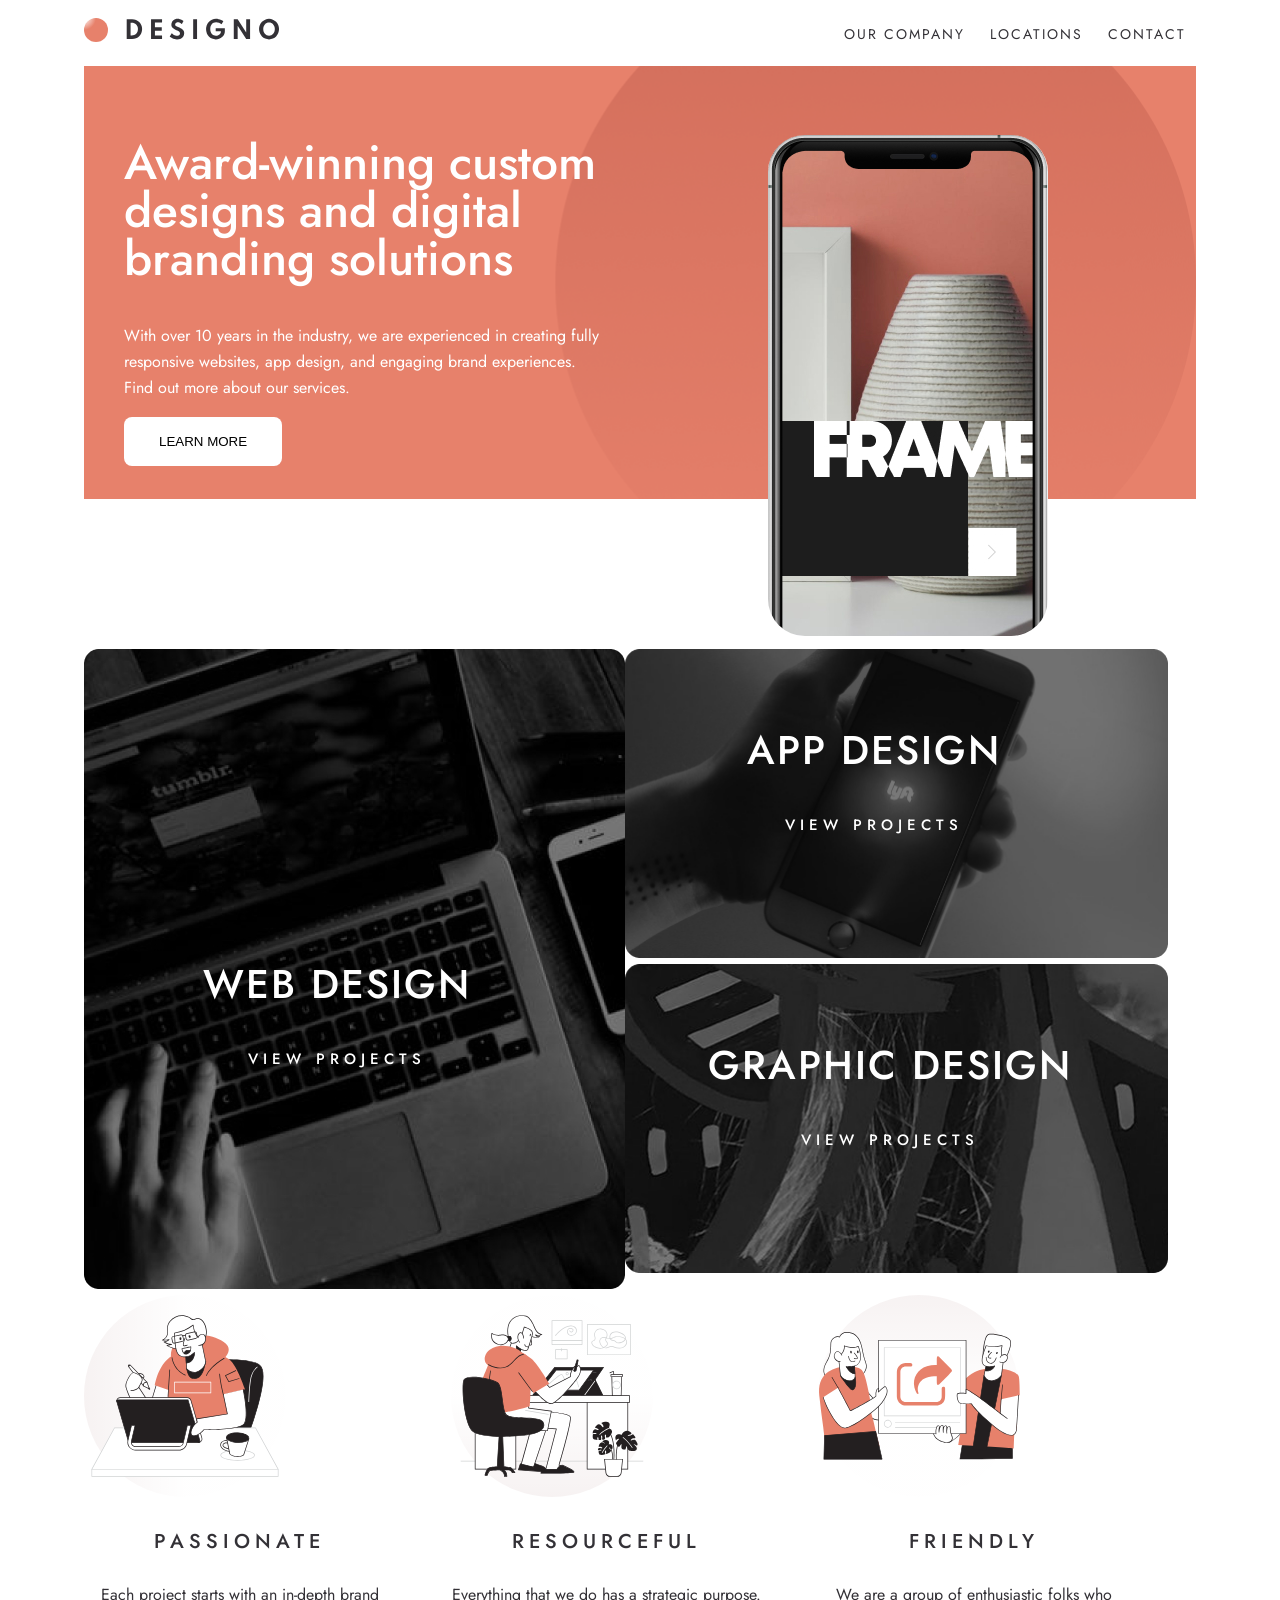
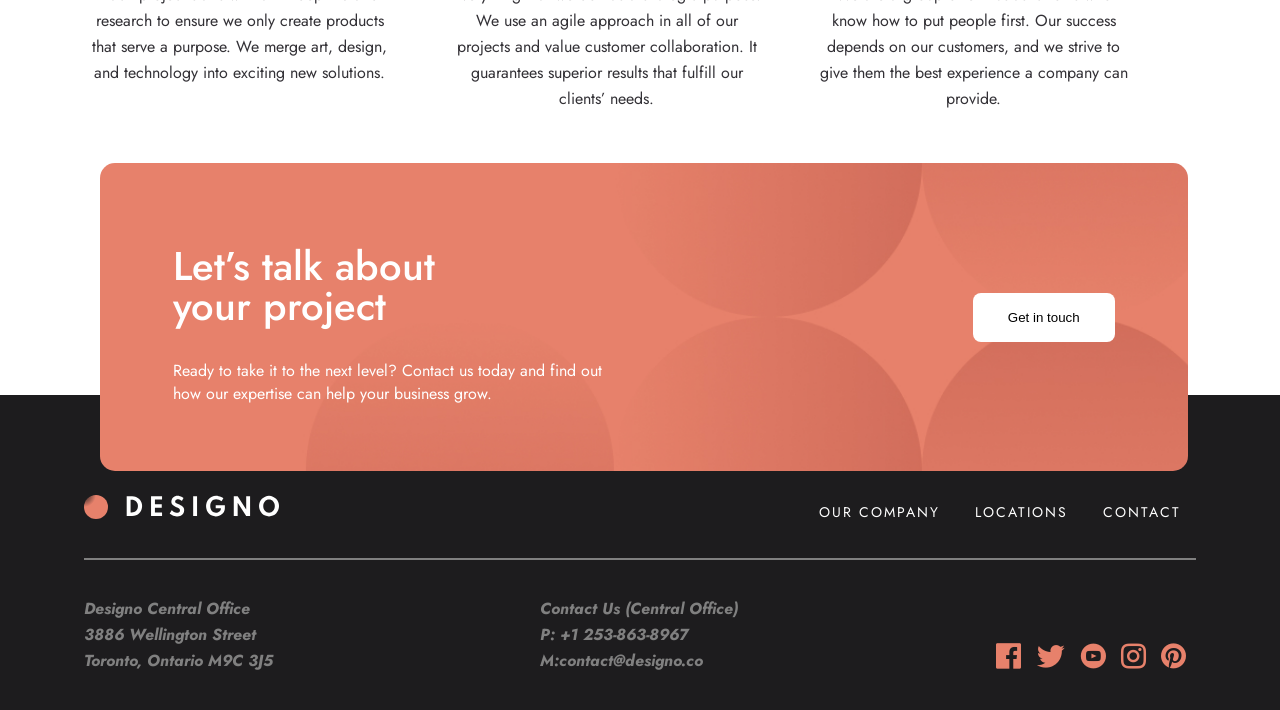
==== index.html @ c76892c1 "renamed index-main to index" ====
<!DOCTYPE html>
<html lang="en">

<head>
    <meta charset="UTF-8">
    <meta http-equiv="X-UA-Compatible" content="IE=edge">
    <meta name="viewport" content="width=device-width, initial-scale=1.0">
    <meta name="description" content="designo maketfor young frontend devolopers ">
    <title>Desingo</title>
    <link rel="shortcut icon" href="./img/Oval.svg">
    <link rel="stylesheet" href="./css/main.css">

</head>

<body>
    <header class="main-header">
        <div class="container">
            <div class="row">
                <a href="#"> <img src="./img/Group 13.svg" alt="logo desingo"> </a>
                <nav class="nav-main">
                    <a class="nav-main-link" href="about.html">OUR COMPANY</a>
                    <a class="nav-main-link" href="location.html">LOCATIONS</a>
                    <a class="nav-main-link" href="contact.html">CONTACT</a>
                </nav>
            </div>
        </div>

    </header>
    <section class="intro">
        <div class="container">
            <div class="intro-content">
                <div class="row">
                    <div class="intro-title">
                        <h1 class="desingo-text-title"> Award-winning custom designs and digital branding solutions</h1>
                        <p class="desingo-text-paragraf">With over 10 years in the industry, we are experienced in
                            creating fully responsive websites,
                            app
                            design, and engaging brand experiences. Find out more about our services.</p>
                        <button class="btn" type="button"> LEARN MORE </button>
                    </div>
                    <div class="intro-img">
                        <img src="./img/Group 5.jpg" alt="mobile">
                    </div>

                </div>
            </div>
        </div>
    </section>

    <article class="services">
        <div class="container">
            <div class="services-content">
                <div class="row">
                    <div class="services-column2">
                        <div class="web-content">
                            <div class="web-foto">
                                <img class="web-foto" src="./img/Bitmap (16).jpg" alt="web desinger">
                            </div>

                            <div class="helper-web-desinger-text">
                                <h3 class="desinger-title">WEB DESIGN </h3>
                                <p class="desinger-paragraf">VIEW PROJECTS</p>
                            </div>
                        </div>
                    </div>
                    <div class="services-column2">
                        <div class="app-content">
                            <div class="app-foto" >
                                <img class="app-foto" src="./img/Bitmap (17).jpg" alt="App desinger">
                            </div>
                            <div class="desinger-text">
                                <h3 class="desinger-title">APP DESIGN</h3>
                                <p class="desinger-paragraf">VIEW PROJECTS</p>
                            </div>
                        </div>
                        <div class="app-content">
                            <div class="app-foto" >
                                <img class="app-foto" src="./img/Bitmap (18).jpg" alt="graphic desinger">
                            </div>
                            <div class="  helper-for-des-text ">
                                <h3 class=" helper-des-title  desinger-title ">GRAPHIC DESIGN</h3>
                                <p class=" helper-des-paragraf desinger-paragraf ">VIEW PROJECTS</p>
                            </div>
                        </div>
                    </div>

                </div>
            </div>
        </div>

    </article>
    <article class="features">
        <div class="container">
            <div class="features-content">
                <div class="row">
                    <div class="features-col3">
                        <img src="./img/Group 23 (1).svg" alt="desing">
                        <div class="features-text">
                            <h4 class="features-title">PASSIONATE</h4>
                            <p class="features-paragrah">Each project starts with an in-depth brand research to ensure
                                we
                                only create products
                                that serve a purpose. We merge art, design, and technology into exciting new solutions.
                            </p>
                        </div>
                    </div>
                    <div class="features-col3">
                        <img src="./img/Group 22.svg" alt="desing">
                        <div class="features-text">
                            <h4 class="features-title">RESOURCEFUL</h4>
                            <p class="features-paragrah">Everything that we do has a strategic purpose. We use an agile
                                approach in all of our projects and value customer collaboration. It guarantees superior
                                results that fulfill our clients’ needs.</p>
                        </div>
                    </div>
                    <div class="features-col3">
                        <img src="./img/Group 21 (1).svg" alt="desing">
                        <div class="features-text">
                            <h4 class="features-title">FRIENDLY</h4>
                            <p class="features-paragrah">We are a group of enthusiastic folks who know how to put people
                                first. Our success depends on our customers, and we strive to give them the best
                                experience
                                a company can provide.</p>
                        </div>
                    </div>
                </div>
            </div>
        </div>

    </article>
    <section class="big-footer">

        <article class="get-in">

            <div class="container">
                <div class="get-in-content">
                    <div class="row">

                        <div class="get-in-text">

                            <h2 class="get-in-title">Let’s talk about your project</h2>
                            <p class=" get-paragrah features-paragraf  ">Ready to take it to the next level? Contact us
                                today and find out
                                how our expertise can help
                                your business grow. </p>
                        </div>
                        <button class="btn " type="button">Get in touch</button>



                    </div>
                </div>
            </div>
        </article>
        <footer class="footer">
            <div class="container">
                <div class="footer-content">
                    <div class="row">
                        <div class="logo-footer">
                            <a href="#"> <img src="./img/Group 13 (1).svg" alt="logo"></a>
                        </div>
                        <div class="designo-links">
                            <a class="foot-link" href="about.html">OUR COMPANY</a>
                            <a class="foot-link" href="location.html">LOCATIONS</a>
                            <a class="foot-link" href="contact.html">CONTACT</a>

                        </div>
                    </div>
                </div>

                <address class="desingo-contacts">
                    <div class="row">

                        <address class="desingo-adress">
                            <p class="desingo-span"> Designo Central Office 3886 Wellington Street Toronto, Ontario M9C
                                3J5</p>
                        </address>

                        <address class="desingo-adress">
                            <p class="desingo-span"> Contact Us (Central Office) P:<a class="desingo-span"
                                    href="tel:+12538638967"> +1 253-863-8967</a>
                                <a class="desingo-span" href="mailto:contact@designo.co"> M:contact@designo.co </a>
                            </p>
                        </address>
                        <div class="footer-icons">
                            <a target="_blank" href="https://www.facebook.com"> <i class="icon-facebook"></i> </a>
                            <a target="_blank" href="https://publish.twitter.com"> <i class="icon-twitter"></i> </a>
                            <a target="_blank" href="https://youtube.com"> <i class="icon-youtube"></i> </a>
                            <a target="_blank" href="https://instagram.com"> <i class="icon-instagram"></i> </a>
                            <a target="_blank" href="https://pinterest.com"> <i class="icon-pinterest"></i> </a>
                        </div>

                    </div>
                </address>
            </div>

        </footer>
    </section>



</body>

</html>
---- css/main.css ----
@import url('https://fonts.googleapis.com/css2?family=Jost:wght@400;500&display=swap');
@import url(../css/fonts.css);
@import url(./responsive.css);

* {
    box-sizing: border-box;
}
body {
    font-family: 'Jost', sans-serif;
    margin: 0;
}
.container {
    max-width: 1112px;
    margin: 0 auto;
}
.row {
    display: flex;
}
a {
    text-decoration: none;
}
/*============================
   header
==============================*/
.main-header .row {
    justify-content: space-between;
    align-items: center;
    padding: 18px 0;
}
.main-header {
    width: 100%;
}
.nav-main-link {
    font-weight: 400;
    font-size: 14px;
    line-height: 14px;
    letter-spacing: 2px;
    color: #333136;
    margin: 0 10px;
}
/*==========================
   intro
============================*/
.intro {
    max-width: 100%;
}
.intro-content {
    background-image: url(../img/Oval.png);
    background-position: center center;
    background-size: cover;
    background-repeat: no-repeat;
}
.intro-title {
    width: 50%;
    padding: 33px 40px;
}
.intro-img {
    width: 39%;
    position: absolute;
    left: 60%;
    top: 15%;
}
.intro-img img {
    border-radius: 37px;
}
.desingo-text-title {
    font-weight: 500;
    font-size: 48px;
    line-height: 48px;
    color: #FFFFFF;
}
.desingo-text-paragraf {
    font-size: 16px;
    line-height: 26px;
    color: #FFFFFF;
}
.btn {
    background: #FFFFFF;
    border-radius: 8px;
    padding: 17px 35px;
    border: none;
}
.btn:hover{
    cursor: pointer;
    background-color: #FFAD9B;
    color: #fff;
}
/*=========================
services
===========================*/
.services {
    margin-top: 150px;
    max-width: 100%;
}
.services-content {
    width: 100%;
}
.app-content{
    width: 97%;
    position: relative;
    display: inline-block;
    transition: 0.5s ease-in-out;
}
.app-content::before{
    content:'';
    border-radius: 15px;
    position: absolute;
    top: 0;
    left: 0;
    right: 0;
    display: none;
    background-color: rgba(231, 129, 107, 0.8) ;
    height:318px;
}
.app-content:hover::before{
    display: block;
}
.web-content {
    position: relative;
    display: inline-block;
    transition: 0.5s ease-in-out;
   
}
.web-content::before{
    content:'';
    border-radius: 15px;
    position: absolute;
    top: 0;
    left: 0;
    right: 0;
    display: none;
    background-color: rgba(231, 129, 107, 0.8) ;
    height:641px;
}
.web-content:hover::before{
    display: block;
}
.app-foto {
    width: 99%;
}
.app-foto:hover{
    cursor: pointer;
    position: relative; 
    opacity: 0.5;
}
.helper-web-desinger-text {
    position: absolute;
    top: 42%;
    left: 22%;
}
.helper-for-des-text {
    position: absolute;
    top: 12%;
    left: 15%;
}
.desinger-text {
    position: absolute;
    top: 12%;
    left: 22%;
}
.desinger-title {
    font-weight: 500;
    font-size: 40px;
    line-height: 48px;
    letter-spacing: 2px;
    color: #FFFFFF;
    text-align: center;
}
.desinger-paragraf {
    font-weight: 500;
    font-size: 15px;
    line-height: 22px;
    letter-spacing: 5px;
    text-transform: uppercase;
    color: #FFFFFF;
    text-align: center;
}
/*================================
    features
==================================*/
.features {
    width: 100%;
}
.features-content {
    width: 100%;
}
.features-col3 {
    width: 33%;
}
.features-text {
    width: 85%;
    text-align: center;
}

.features-title {
    font-weight: 500;
    font-size: 20px;
    line-height: 26px;
    text-align: center;
    letter-spacing: 5px;
    color: #333136;
}
.features-paragrah {
    font-size: 16px;
    line-height: 26px;
    text-align: center;
    color: #333136;
}
/*==================================
   get in touch
====================================*/
.get-in {
    width: 85%;
    position: absolute;
    top: -232px;
    left: 100px;
}
.get-in-content {
    background-image: url(../img/Group\ 28.jpg);
    background-position: center center;
    background-size: cover;
    background-repeat: no-repeat;
    border-radius: 15px;
    width: 100%;
    padding: 50px 0;
}

.get-in-content .row {
    flex-direction: row;
    justify-content: space-around;
    align-items: center;
}

.get-in-text {
    width: 60%;
}

.get-in-title {
    width: 42%;
    font-weight: 500;
    font-size: 40px;
    line-height: 40px;
    color: #FFFFFF;
}

.get-paragrah {
    width: 67%;
    text-align: left;
    color: #fff;
}
/*=========================
    footer
===========================*/
.footer {
    width: 100%;
}

.footer {
    background-color: #1D1C1E;
    padding: 100px 0px 0px 0px;
}
.footer-content{
    border-bottom: 2px solid grey;
    padding:0 0 30px 0;
}
.footer .row {
    flex-direction: row;
    justify-content: space-between;
    align-items: center;
}
.foot-link {
    font-size: 14px;
    line-height: 14px;
    letter-spacing: 2px;
    color: #fff;
    margin: 0 15px;
}
.desingo-contacts{
    padding: 20px 0;
}
.desingo-adress {
    width: 18%;
    color: #fff;
}

.footer-icons {
    margin-bottom: -48px;
}

.desingo-span {
    font-weight: bold;
    font-size: 16px;
    line-height: 26px;
    color: gray;
}

.big-footer {
    position: relative;
    margin-top: 267px;
}

/*==================================================================
        ABOUT US
====================================================================*/
/*==============================
   about
===============================*/
.about-text {
    width: 60%;
    background-image: url(../img/Ovalabout.jpg);
    background-repeat: no-repeat;
    background-size: cover;
    background-position: center center;
    padding: 70px 50px;
}

.about-img img {
    width: 100%;
    height: 100%;
}

/*========================

=========================*/
.world-class {
    margin-top: 50px;
}

.world-class-img {
    width: 39%;
}

.world-class-text {
    width: 60%;
    background-image: url(../img/Group\ 6.jpg);
    background-position: center;
    background-size: cover;
    padding: 52px 55px;
}

.world-class-img img {
    width: 100%;
    height: 100%;
}

.world-title {
    color: #E7816B;
    text-align: left;
}

.world-text {
    width: 72%;
}
.helper-aboutp{
    text-align: left;
}
/*========================
   countries
=========================*/
.countries .row {
    justify-content: space-between;
}

.country-btn {
    background: #E7816B;
    border-radius: 8px;
    border: none;
    padding: 20px;
    color: #FFFFFF;
    margin: 0 25px;
    margin-bottom: 150px;

}
.country-btn:hover{
    cursor: pointer;
    opacity: 0.5;
}

/*========================

========================*/
.countries {
    margin-top: 50px;
}

.deal {
    margin-top: 70px;
}

.column-deal {
    width: 58%;
}

.deal-text {
    width: 100%;
}

.deal-column-img {
    width: 39%;
}

.deal-column-img img {
    width: 100%;
    height: 89%;
}

.location-colummn {
    display: flex;
    flex-direction: row;
}
.location-column2 {
    display: flex;
    flex-direction: row;
    border-radius: 15px;
    margin: 0 20px;
    width: 70%;
}
.helper-loc h5{
margin: 65px;
}
.location-text1{
    width: 55%;
    margin: 29px 25px 0 79px;
}
.location-text-au{
    width: 55%;
    margin: 33px 49px 0 106px;
}
.location-img {
    width: 40%;
}
.location-text-bold{
    font-weight: bold;
    font-size: 16px;
    line-height: 26px;
    color: #333136;
}
.helper-loc-col2{
    width: 100%  ;
    display: flex;
    flex-direction: row;
}
.helper-loc{
    width: 60%;
    background-image: url(../img/Group\ 6.jpg) !important;
    background-position: center center;
    background-repeat: no-repeat;
    background-size: cover;
    border-radius: 15px;
    margin: 40px 20px;
}
.location-content {
    list-style-type: none;
    display: flex;
    flex-direction: row;
    justify-content: space-around;
    align-items: center;
    padding: 0;
}
.location-column-Au {
    margin: 50px 17px;
    background-image: url(../img/Group\ 6.jpg) !important;
    background-position: center center;
    background-repeat: no-repeat;
    background-size: cover;
    border-radius: 15px;
    margin: 0 20px;

}
.content1 {
    list-style-type: none;
    padding: 0;
}
.contact-connet {
    background-image: url(../img/Oval.jpg);
    background-position: center center;
    background-size: cover;
    background-repeat: no-repeat;
    width: 100%;
}

.contact-text {
    width: 45%;
    padding: 70px 50px;
}
.contact-form {
    width: 50%;
    border: none;
    margin: 81px auto;
    padding: 10px 55px;
}
.input {
    width: 100%;
    padding: 22px;
    background: transparent;
    border: none;
    outline:none;
    border-bottom: 2px solid #fff;
}

.input:hover{
    color:#FFFFFF;
    cursor: pointer; 
}
.contact-connet .row {
    justify-content: space-between;
}
.textarea {
    width: 450px;
    height: 103px;
}
.form-btn {
    margin: 12px 4px 0 354px;
}
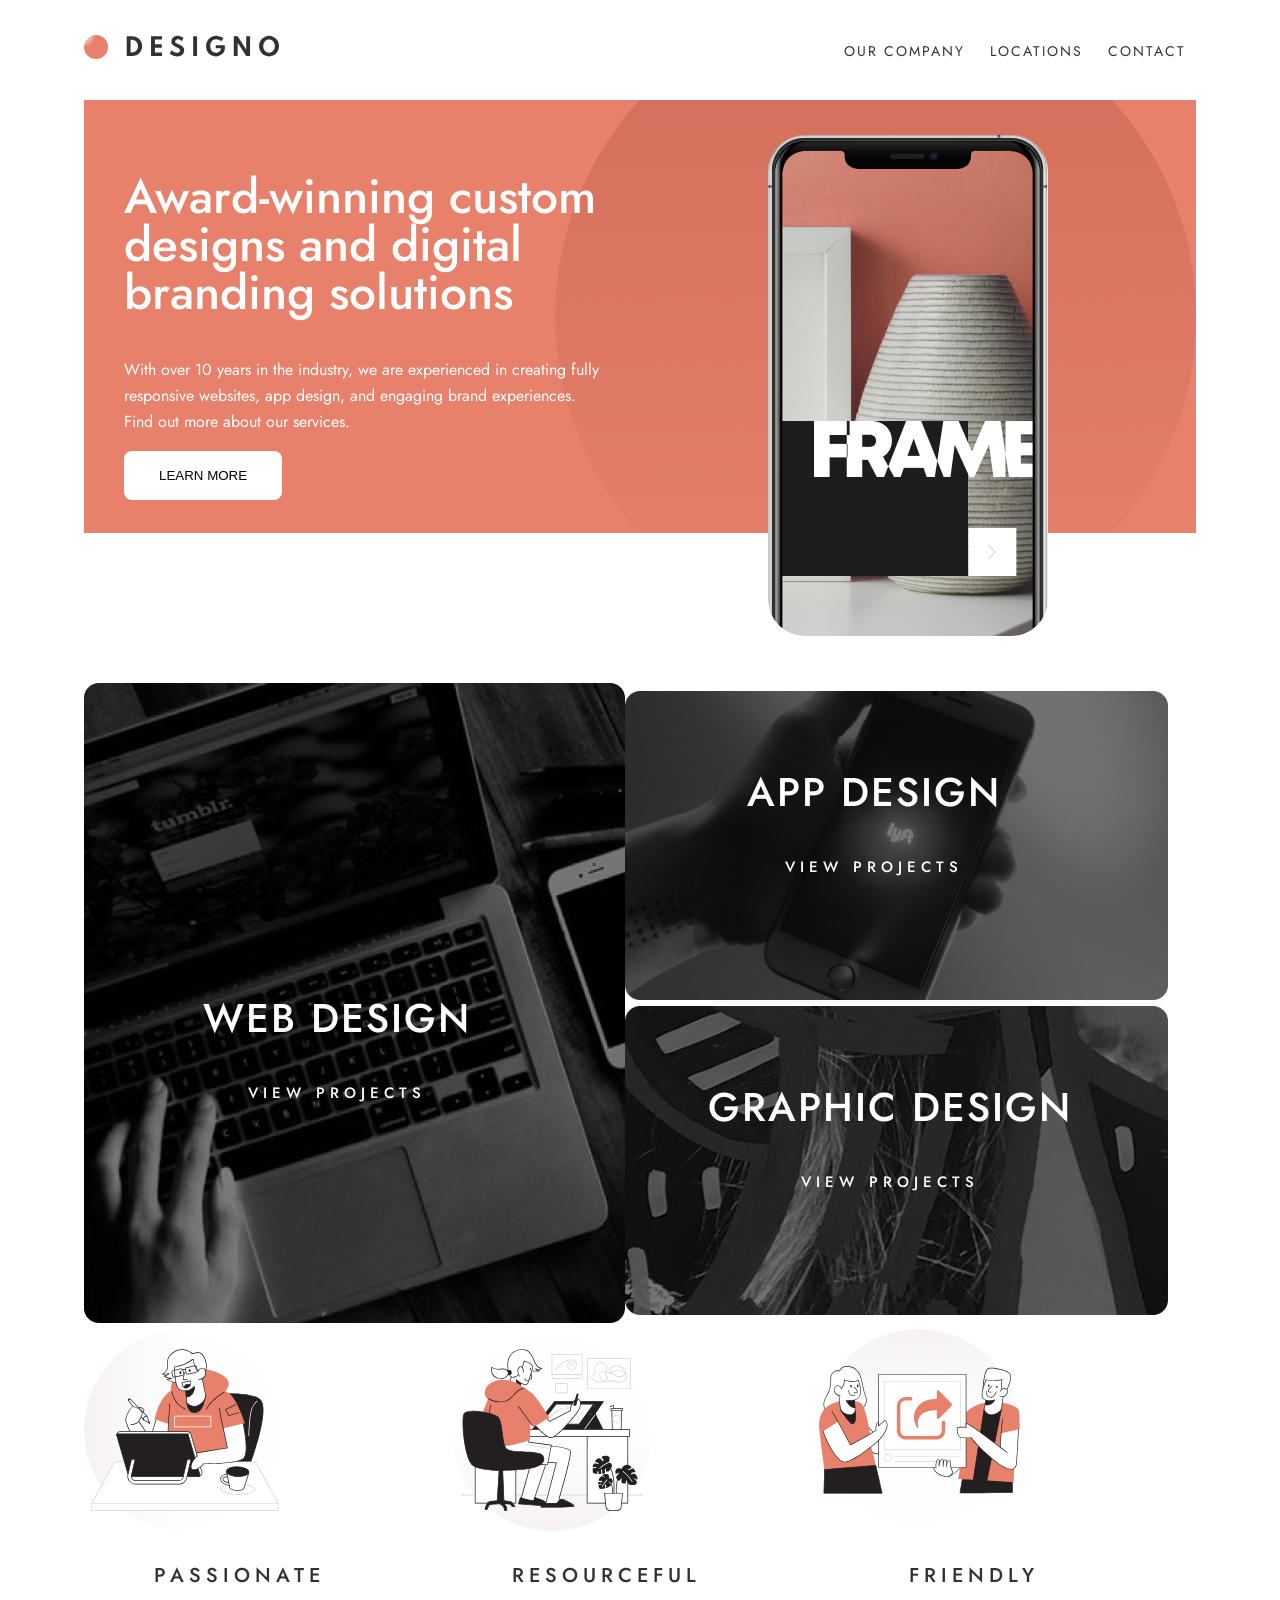
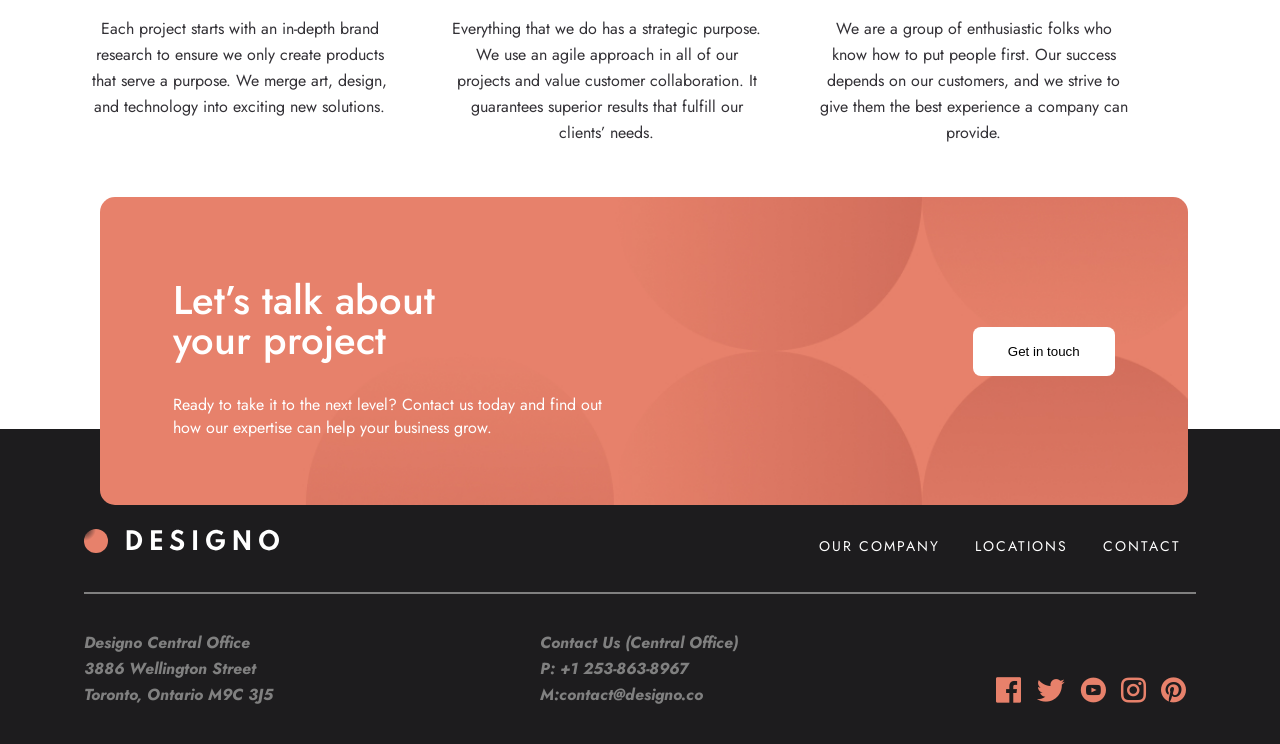
==== commit 9bb30649: "rename all save all commit" ====
--- a/index.html
+++ b/index.html
@@ -9,6 +9,7 @@
     <title>Desingo</title>
     <link rel="shortcut icon" href="./img/Oval.svg">
     <link rel="stylesheet" href="./css/main.css">
+    <link rel="stylesheet" href="./css/responsive.css">
 
 </head>
 
@@ -41,6 +42,9 @@
                     <div class="intro-img">
                         <img src="./img/Group 5.jpg" alt="mobile">
                     </div>
+                    <div class="intro-img-mobile">
+                        <img src="./img/Group 5.jpg" alt="mobile">
+                    </div>
 
                 </div>
             </div>
@@ -65,7 +69,7 @@
                     </div>
                     <div class="services-column2">
                         <div class="app-content">
-                            <div class="app-foto" >
+                            <div class="app-foto">
                                 <img class="app-foto" src="./img/Bitmap (17).jpg" alt="App desinger">
                             </div>
                             <div class="desinger-text">
@@ -74,7 +78,7 @@
                             </div>
                         </div>
                         <div class="app-content">
-                            <div class="app-foto" >
+                            <div class="app-foto">
                                 <img class="app-foto" src="./img/Bitmap (18).jpg" alt="graphic desinger">
                             </div>
                             <div class="  helper-for-des-text ">
@@ -144,8 +148,9 @@
                                 how our expertise can help
                                 your business grow. </p>
                         </div>
-                        <button class="btn " type="button">Get in touch</button>
-
+                        <div class="get-btn" >
+                            <button class="btn " type="button">Get in touch</button>
+                        </div>
 
 
                     </div>
--- a/css/main.css
+++ b/css/main.css
@@ -25,7 +25,7 @@
 .main-header .row {
     justify-content: space-between;
     align-items: center;
-    padding: 18px 0;
+    padding: 35px 0;
 }
 .main-header {
     width: 100%;
@@ -58,10 +58,13 @@
     width: 39%;
     position: absolute;
     left: 60%;
-    top: 15%;
+    top: 15%;  
 }
 .intro-img img {
     border-radius: 37px;
+}
+.intro-img-mobile{
+    display: none;
 }
 .desingo-text-title {
     font-weight: 500;
@@ -91,6 +94,9 @@
 .services {
     margin-top: 150px;
     max-width: 100%;
+}
+.services .row{
+    align-items: center;
 }
 .services-content {
     width: 100%;
@@ -274,6 +280,8 @@
     letter-spacing: 2px;
     color: #fff;
     margin: 0 15px;
+    display: inline-block;
+    transition: 0.5s ease-in-out;
 }
 .desingo-contacts{
     padding: 20px 0;
@@ -408,23 +416,22 @@
     display: flex;
     flex-direction: row;
 }
-.location-column2 {
+.card1 {
     display: flex;
     flex-direction: row;
     border-radius: 15px;
     margin: 0 20px;
     width: 70%;
-}
-.helper-loc h5{
-margin: 65px;
-}
-.location-text1{
-    width: 55%;
-    margin: 29px 25px 0 79px;
-}
-.location-text-au{
-    width: 55%;
-    margin: 33px 49px 0 106px;
+    background-image: url(../img/Group\ 6.jpg);
+    background-position: center center;
+    background-repeat: no-repeat;
+    background-size: cover;
+}
+.card1-text1{
+   width: 84%;
+}
+.card1-title{
+    margin-left: 54px;
 }
 .location-img {
     width: 40%;
@@ -435,20 +442,6 @@
     line-height: 26px;
     color: #333136;
 }
-.helper-loc-col2{
-    width: 100%  ;
-    display: flex;
-    flex-direction: row;
-}
-.helper-loc{
-    width: 60%;
-    background-image: url(../img/Group\ 6.jpg) !important;
-    background-position: center center;
-    background-repeat: no-repeat;
-    background-size: cover;
-    border-radius: 15px;
-    margin: 40px 20px;
-}
 .location-content {
     list-style-type: none;
     display: flex;
@@ -457,15 +450,41 @@
     align-items: center;
     padding: 0;
 }
-.location-column-Au {
-    margin: 50px 17px;
+.card2 {
+    width: 70%;
     background-image: url(../img/Group\ 6.jpg) !important;
     background-position: center center;
     background-repeat: no-repeat;
     background-size: cover;
     border-radius: 15px;
     margin: 0 20px;
-
+}
+.card2-title{
+    margin-left: 80px;
+}
+.location-column-Au{
+    display: flex;
+    flex-direction: row;
+    margin: 50px 0;
+}
+.location-colummn-UK {
+    display: flex;
+    flex-direction: row;
+    margin-top: 60px ;
+}
+.card3{
+    display: flex;
+    flex-direction: row;
+    width: 100%;
+}
+.card3-text1{
+    width: 70%;
+    background-image: url(../img/Group\ 6.jpg) !important;
+    background-position: center center;
+    background-repeat: no-repeat;
+    background-size: cover;
+    border-radius: 15px;
+    margin: 0 25px;
 }
 .content1 {
     list-style-type: none;
@@ -478,7 +497,6 @@
     background-repeat: no-repeat;
     width: 100%;
 }
-
 .contact-text {
     width: 45%;
     padding: 70px 50px;
--- a/css/responsive.css
+++ b/css/responsive.css
@@ -0,0 +1,351 @@
+@media(max-width:1110px) {
+  .container {
+    max-width: 930px;
+  }
+
+  .footer {
+    padding: 145px 0;
+  }
+
+}
+
+@media(max-width:991px) {
+  .container {
+    padding: 0 15px;
+  }
+
+  .intro-content .row {
+    flex-direction: column;
+    flex-wrap: wrap;
+  }
+
+  .intro-title {
+    width: 88%;
+    margin: 0 auto;
+    text-align: center;
+  }
+
+  .intro-img {
+    display: none;
+  }
+
+  .intro-img-mobile {
+    position: static;
+    display: inline-block;
+   margin: 0 auto;
+  }
+
+  .nav-main {
+    justify-content: space-between;
+  }
+
+  .main-header {
+    width: 95%;
+  }
+
+  .web-content::after {
+    height: 278px;
+
+  }
+
+  /*.web-foto{
+    width: 820px;
+    height: 471px;
+    object-fit: contain;
+   
+  }*/
+  .web-foto img {
+    width: 698px;
+    height: 310px;
+    object-fit: fill;
+    object-position: 3px 16px;
+  }
+
+  .helper-web-desinger-text {
+    position: absolute;
+    top: 25%;
+    left: 24%;
+  }
+
+  .app-foto img {
+    width: 698px;
+    height: 310px;
+    object-fit: fill;
+    object-position: center;
+  }
+
+  .desinger-text {
+    position: absolute;
+    top: 15%;
+    left: 33%;
+  }
+
+  .helper-for-des-text {
+    position: absolute;
+    top: 14%;
+    left: 26%;
+  }
+
+  .services-content .row {
+    flex-direction: column;
+  }
+
+  .services-column2 {
+    width: 85%;
+  }
+
+  .desingo-text-paragraf {
+    font-size: 27px;
+    line-height: 35px;
+  }
+
+  .features-content .row {
+
+    flex-direction: column;
+  }
+
+  .features-col3 {
+    width: 96% ;
+    display: flex;
+  }
+
+  .features-text {
+    width: 86%;
+    text-align: left;
+    margin: 0 40px
+  }
+  .features {
+    width: 90%;
+    margin: 10px auto;
+}
+.get-in-text{
+  width: 61%;
+  text-align: center;
+  margin: 45px 15px 10px 56px;
+}
+.get-in-title {
+  width: 80%;
+  margin: 0;
+}
+.get-in{
+  width: 75%;
+  top: -221px;
+}
+  .get-paragrah {
+    width: 99%  ;
+    text-align: center ;
+  }
+  .get-in-content {
+    padding:0 ;
+  }
+  .get-btn{
+    margin: 17px 36px;
+  }
+  .get-in-content .row{
+    flex-wrap: wrap;
+    flex-direction: column;
+  }
+  .footer {
+    margin-top: 50px;
+    padding: 145px 0 0;
+}
+.footer .container{
+  padding: 0 71px;
+}
+.about-content .row {
+  flex-direction: column-reverse;
+}
+.about-content{
+  padding: 0;
+}
+.about-img img{
+  width: 815px;
+  height: 310px;
+  object-fit: cover;
+  object-position:5% 65%;
+}
+.about-img{
+  width: 91%;
+}
+.about-text{
+  width: 91%;
+  text-align: center;
+  padding: 70px 50px;
+}
+.desingo-text-paragraf{
+  font-size: 20px;
+}
+.world-content .row{
+  flex-direction: column;
+}
+.world-class-img img{
+  width: 815px;
+  height: 310px;
+  object-fit: cover;
+  object-position: 0 69%;
+}
+.world-class-text{
+  width: 90%;
+}
+.world-text {
+  width: 86%;
+  text-align: center;
+}
+.helper-aboutp {
+  text-align: center;
+}
+.world-title {
+  text-align: center;
+}
+.countries .row{
+  flex-wrap: wrap;
+}
+.countries-column3{
+  width: 90%;
+}
+.countries-column3 img{
+  margin: 0 305px;
+}
+.country-btn{   
+   margin: 0 327px;
+}
+.deal-content .row{
+  flex-direction: column-reverse;
+}
+.deal-column-img img{
+  width: 815px;
+  height: 310px;
+  object-fit: cover;
+  object-position: 6% 53%;
+}
+.column-deal {
+  width: 100%;
+}
+.location-colummn {
+  display: flex;
+  flex-direction: column-reverse;
+}
+.location-img img{
+  width: 815px;
+  height: 310px;
+  object-fit: cover;
+  border-radius: 15px;
+}
+.card1{
+  width: 96%;
+}
+.card1-title {
+  margin-left: 73px;
+} 
+.location-column-Au {
+  display: flex;
+  flex-direction: column;
+  margin: 50px 0;
+}
+.card2{
+  width: 100%;
+  margin: 0 ;
+}
+.card2-title {
+  margin-left: 118px !important;
+  margin-bottom: 0px;
+}
+.world-title{
+  text-align: start;
+}
+.card3 {
+  display: flex;
+  flex-direction: column-reverse;
+}
+.card3-text1 {
+  width: 100%;
+  margin: 0;
+}
+.card1-title {
+  margin-left: 111px;
+}
+.contact-connet .row{
+  display: flex;
+  flex-direction: column;
+}
+.contact-text {
+  width: 100%;
+}
+.contact-form {
+  width: 100%;
+  margin: 0;
+}
+.textarea {
+  width: 718px;
+}
+.country-btn {
+  margin: 0 300px
+}
+.intro-img-mobile img{
+  border-radius: 12%;
+}
+
+}
+
+@media(max-width:767px){
+  .nav-main{
+    display: none;
+  }
+  .textarea {
+    width: 637px;
+}
+.countries-column3 img {
+  margin: 0px 216px;
+}
+.country-btn {
+  margin: 0 252px;
+}
+/*.footer{
+  padding: 77px 0 0;
+}*/
+.footer .row{
+  flex-direction: column;
+  align-items: center
+}
+.desingo-adress {
+  width: 30%;
+}
+.footer-icons{
+  margin-bottom: 0;
+}
+.features-content{
+  order: -1;
+}
+.logo-footer{
+  padding: 10px;
+  order: 3;
+}
+.desingo-links{
+  order: 2;
+}
+.world-class-img img {
+  width: 718px;
+}
+  .about-img img {
+    width: 749px;
+  }
+  .about-text {
+    width: 100%;}
+    .world-class-img img {
+      width: 745px;
+    }
+    .world-class-text {
+      width: 99%;
+  }
+  .deal-column-img img {
+    width: 733px;
+  }
+    .world-class-text {
+      width: 99%;
+  }
+  .world-class-text{
+    padding: 52px 120px;
+  }
+  .location-img img {
+    width: 746px;}
+}
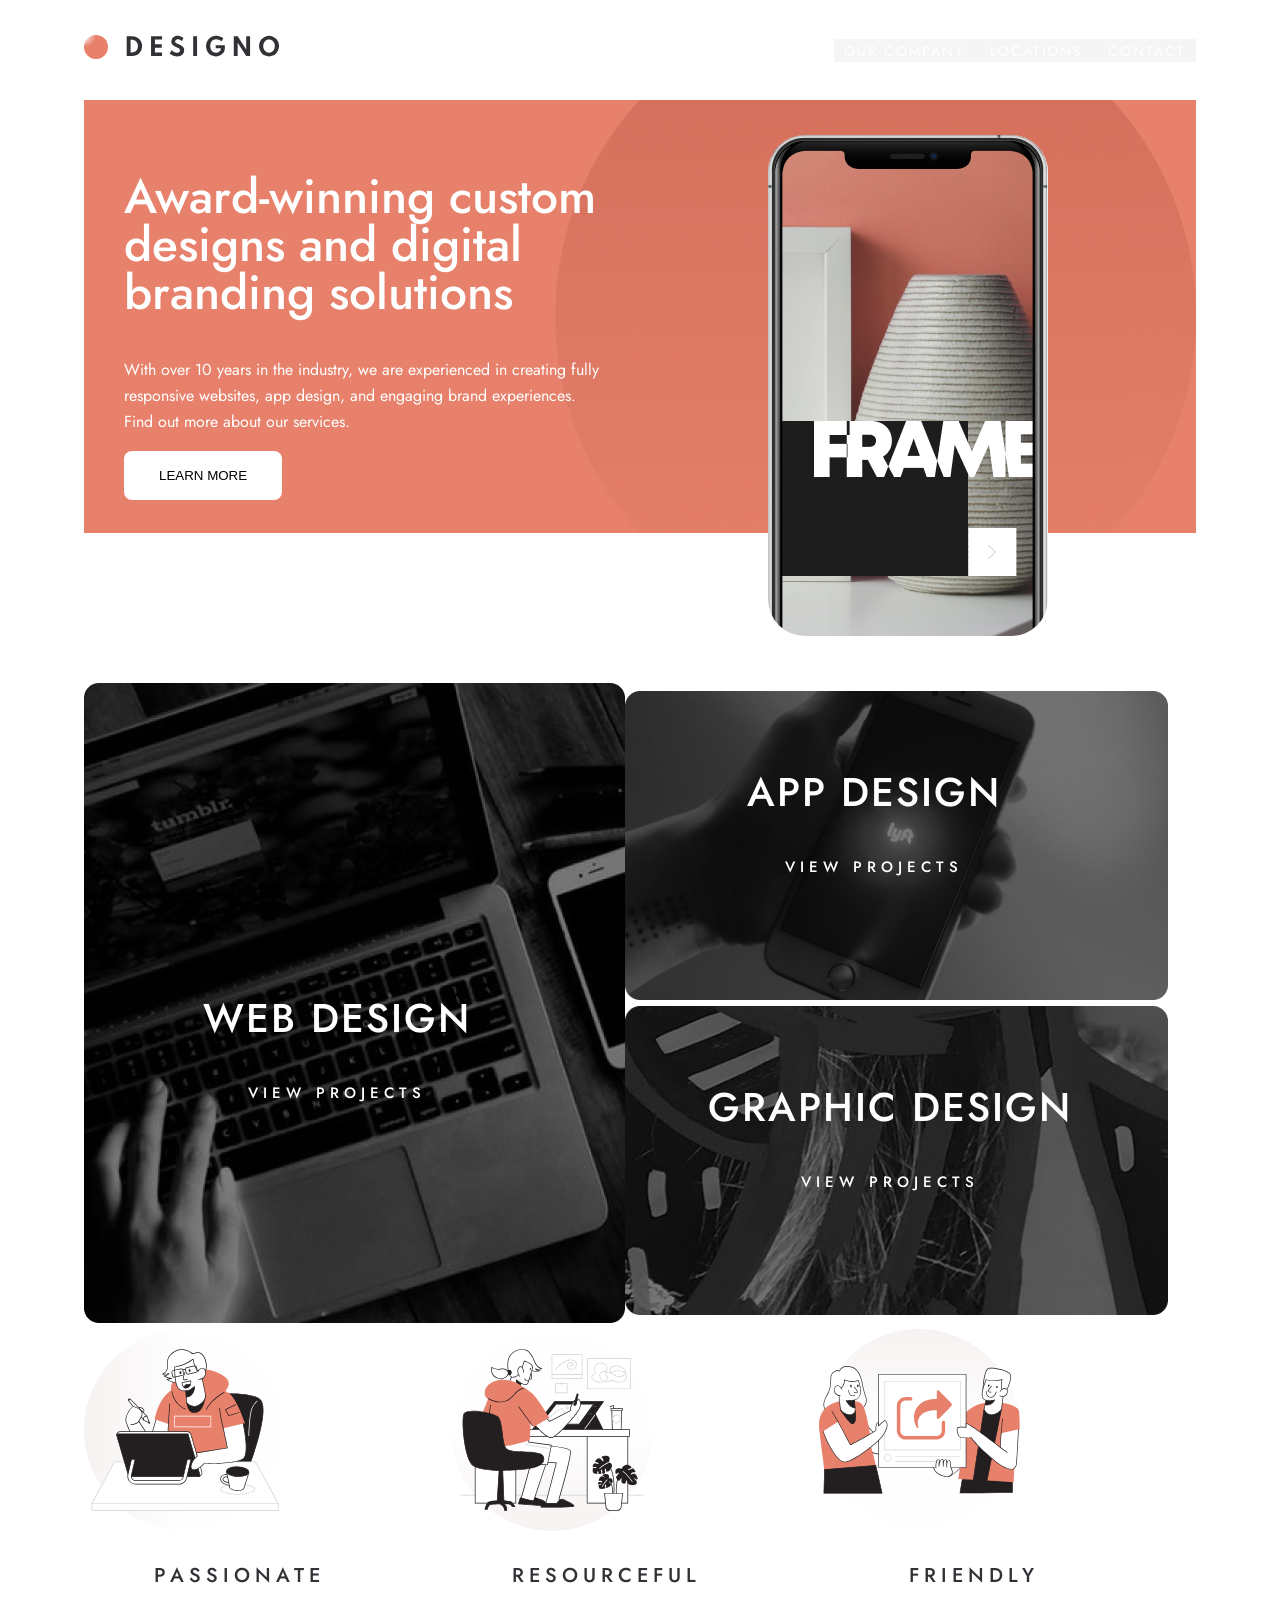
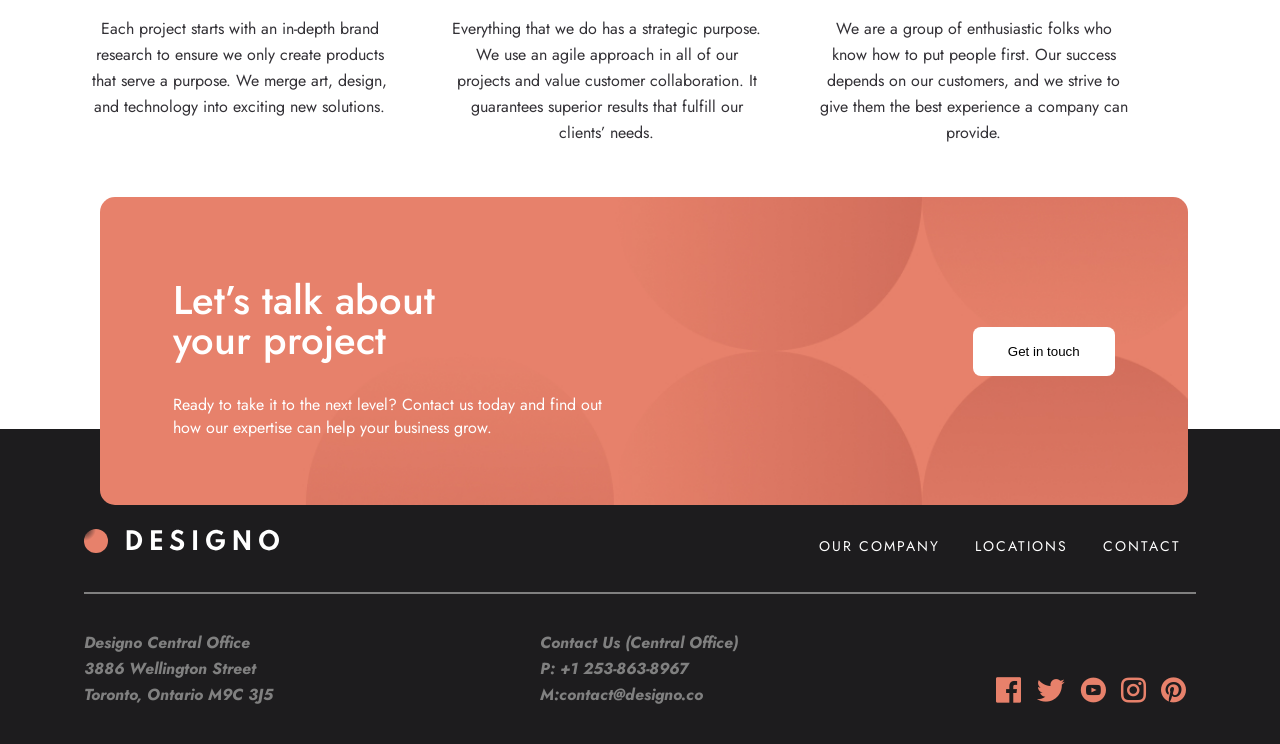
==== commit 59c74979: "renamed all changes all commit" ====
--- a/index.html
+++ b/index.html
@@ -5,6 +5,8 @@
     <meta charset="UTF-8">
     <meta http-equiv="X-UA-Compatible" content="IE=edge">
     <meta name="viewport" content="width=device-width, initial-scale=1.0">
+    <meta name="keywords" content="figma, frontend, web maket, desingo,web-desing ">
+    <meta name="author" content="Sevinch">
     <meta name="description" content="designo maketfor young frontend devolopers ">
     <title>Desingo</title>
     <link rel="shortcut icon" href="./img/Oval.svg">
@@ -14,11 +16,13 @@
 </head>
 
 <body>
-    <header class="main-header">
+    <header id="mainHeader" class="main-header">
         <div class="container">
             <div class="row">
                 <a href="#"> <img src="./img/Group 13.svg" alt="logo desingo"> </a>
-                <nav class="nav-main">
+                <button class="menu-toggle  open" onclick="openMenu()" > <img src="./img/menu.svg" alt="menu"> </button>
+                <button class="menu-toggle  close" onclick="closeMenu()" > <img src="./img/close.svg" alt="menu-close"> </button>
+                <nav id="mainnav" class="nav-main"   >
                     <a class="nav-main-link" href="about.html">OUR COMPANY</a>
                     <a class="nav-main-link" href="location.html">LOCATIONS</a>
                     <a class="nav-main-link" href="contact.html">CONTACT</a>
@@ -201,6 +205,27 @@
 
         </footer>
     </section>
+    <script>
+
+
+        const menu = document.getElementById('mainnav');
+        const header = document.getElementById('mainHeader');
+
+        function openMenu() {
+            menu.style.display = 'block';
+            header.classList = 'main-header on';
+        }
+
+        function closeMenu() {
+            menu.style.display = 'none';
+            header.classList = 'main-header';
+        }
+
+      
+
+    
+
+    </script>
 
 
 
--- a/css/main.css
+++ b/css/main.css
@@ -30,13 +30,32 @@
 .main-header {
     width: 100%;
 }
+.nav-main{
+    display: block;
+    color:  #333136;
+    background:whitesmoke;
+}
 .nav-main-link {
     font-weight: 400;
     font-size: 14px;
     line-height: 14px;
     letter-spacing: 2px;
-    color: #333136;
+    color: #fff;
     margin: 0 10px;
+}
+.nav-main-link::after {
+    content: '';
+    position: absolute;
+    bottom: -26px;
+    left: 0;
+    width: 100%;
+    height: 4px;
+    
+    transform: scaleX(0);
+    transition: transform 300ms ease-in-out;
+}
+.menu-toggle{
+    display: none;
 }
 /*==========================
    intro
--- a/css/responsive.css
+++ b/css/responsive.css
@@ -35,51 +35,39 @@
    margin: 0 auto;
   }
 
-  .nav-main {
+  /*.nav-main {
     justify-content: space-between;
   }
-
+*/
   .main-header {
     width: 95%;
   }
 
   .web-content::after {
     height: 278px;
-
-  }
-
-  /*.web-foto{
-    width: 820px;
-    height: 471px;
-    object-fit: contain;
-   
-  }*/
+  }
   .web-foto img {
     width: 698px;
     height: 310px;
     object-fit: fill;
     object-position: 3px 16px;
   }
-
   .helper-web-desinger-text {
     position: absolute;
     top: 25%;
     left: 24%;
   }
-
   .app-foto img {
-    width: 698px;
+    width: 735px;
     height: 310px;
     object-fit: fill;
     object-position: center;
   }
-
   .desinger-text {
     position: absolute;
     top: 15%;
     left: 33%;
   }
-
   .helper-for-des-text {
     position: absolute;
     top: 14%;
@@ -232,7 +220,7 @@
   border-radius: 15px;
 }
 .card1{
-  width: 96%;
+  width: 90%;
 }
 .card1-title {
   margin-left: 73px;
@@ -243,7 +231,7 @@
   margin: 50px 0;
 }
 .card2{
-  width: 100%;
+  width: 90%;
   margin: 0 ;
 }
 .card2-title {
@@ -258,7 +246,7 @@
   flex-direction: column-reverse;
 }
 .card3-text1 {
-  width: 100%;
+  width: 90%;
   margin: 0;
 }
 .card1-title {
@@ -288,9 +276,77 @@
 }
 
 @media(max-width:767px){
-  .nav-main{
+  .nav-main {
     display: none;
-  }
+    position: absolute;
+    top: 14%;
+    left: 24px;
+    right: 24px;
+    margin-top: 24px;
+    padding: 15px;
+    background-color:  #1D1C1E;
+    border-radius: 4px;
+    z-index: 1;
+}
+
+.main-header.on:after {
+    content: '';
+    position: absolute;
+    left: 0;
+    right: 0;
+    top: 16%;
+    height: 600px;
+    background: linear-gradient(180deg, #01020a 0%, rgba(0, 0, 0, 0) 100%);
+}
+
+.main-header .menu-toggle.open {
+    display: block;
+}
+.main-header .menu-toggle.close {
+    display: none;
+}
+.main-header.on .menu-toggle.open {
+    display: none;
+}
+.main-header.on .menu-toggle.close {
+    display: block;
+}
+.nav-main-link {
+    display: block;
+    font-size: 18px;
+    padding: 15px 0;
+}
+.nav-main-link:after {
+    bottom: 0;
+    width: 50px;
+    left: 50%;
+    margin-left: -25px;
+}
+.menu-toggle {
+    display: block;
+    border: none;
+    background: transparent;
+}
+.intro {
+  margin-top: 58px;
+}
+  /*.nav-main{
+    display: none;
+  }
+  .menu-toggle{
+    display: block;
+  }
+  .main-header.on .menu-toggle.open {
+    display: none;
+}
+.main-header.on .menu-toggle.close {
+  display: block;
+}
+.menu-toggle {
+  display: block;
+  border: none;
+  background: transparent;
+}*/
   .textarea {
     width: 637px;
 }
@@ -322,6 +378,12 @@
 }
 .desingo-links{
   order: 2;
+}
+.web-foto img{
+  width: 604px;
+}
+.app-foto img{
+  width: 604px;
 }
 .world-class-img img {
   width: 718px;
@@ -348,4 +410,119 @@
   }
   .location-img img {
     width: 746px;}
+}
+@media(max-width:565px){
+  .location-img img {
+    width: 537px;
+}
+.get-in-text{
+  margin: 45px 15px 10px 9px;
+}
+.get-in-title {
+  width: 109%;}
+  .deal-column-img img {
+    width: 534px;
+}
+.about-img img {
+  width: 540px;
+}
+.world-class-img img {
+  width: 545px;
+}
+.world-text {
+  width: 97%;}
+  .countries-column3 img {
+    margin: 0px 163px;
+}.country-btn {
+  margin: 0 159px;
+}
+.world-class-text {
+  padding: 52px 81px;
+}
+.world-class-text {
+  padding: 13px 57px;
+}
+.services-column2 {
+  width: 95%;
+}
+.app-foto {
+  width: 100%;
+}
+.app-content {
+  width: 100%;}
+.web-foto img {
+  width: 495px;
+}
+.app-foto img {
+  width: 509px;
+}
+.features-col3 {
+  width: 96%;
+  display: flex;
+  flex-direction: column;
+}
+}
+@media(max-width:480px){
+  .app-foto img {
+    width: 443px;
+}
+.get-in {
+  width: 81%;
+  top: -254px;
+  left: 60px;
+}
+.desingo-adress {
+  width: 57%;
+}
+.web-foto img {
+  border-radius: 15px;
+    width: 439px;
+}
+
+.deal-column-img img {
+  width: 458px;
+}
+.countries-column3 img {
+  margin: 0px 100px;
+}
+.country-btn {
+  margin: 0 130px;
+}
+.features-paragrah {
+  font-size: 14px;
+  line-height: 23px;
+}
+  .desinger-title {
+    font-weight: 500;
+    font-size: 38px;
+  }
+    .world-class-img img {
+      width: 456px;
+  }
+    .about-img img {
+    width: 460px;
+}
+.deal-column-img img {
+  width: 458px;
+}
+.location-img img {
+  width: 448px;
+}
+.card1 {
+  width: 100%;
+  margin: 0;
+}
+.card2 {
+  width: 100%;
+  margin: 0;
+}
+.card3-text1 {
+  width: 100%;
+  margin: 0;
+}
+
+.card1-title {
+  margin-left: 29px;}
+
+
 }
